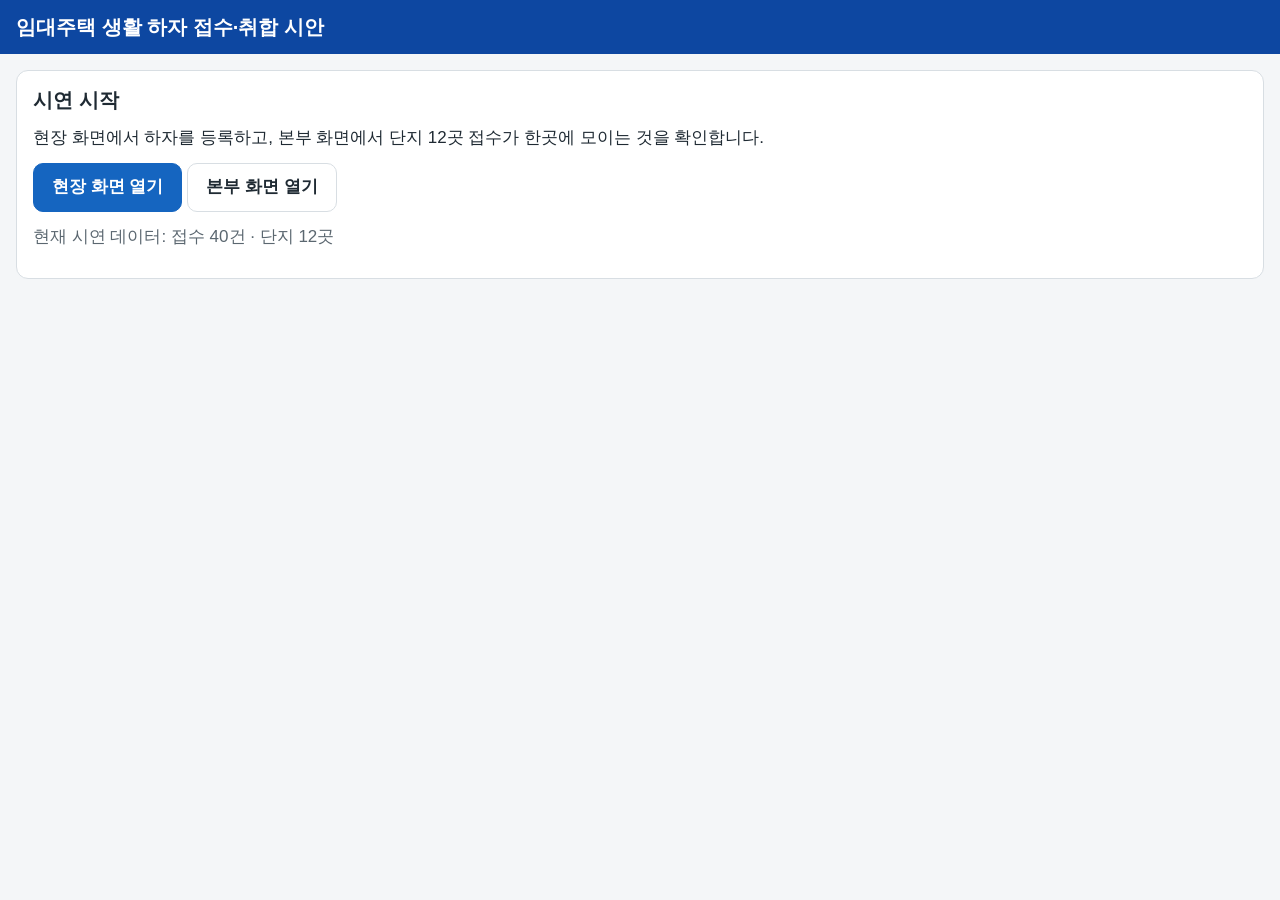
==== mockup/index.html @ eb6f4427 "목업 뼈대와 가짜 데이터(단지 12곳, 시드 접수 40건), store, check.js 추가 Co-Authored-By: Claude Opus 5.5 <noreply@anthro" ====
<!doctype html>
<html lang="ko">
<head>
<meta charset="utf-8">
<meta name="viewport" content="width=device-width, initial-scale=1">
<title>생활 하자 접수 시안</title>
<link rel="stylesheet" href="assets/style.css">
</head>
<body>
<header class="topbar">
  <h1>임대주택 생활 하자 접수·취합 시안</h1>
</header>
<main class="wrap">
  <section class="card">
    <h2>시연 시작</h2>
    <p>현장 화면에서 하자를 등록하고, 본부 화면에서 단지 12곳 접수가 한곳에 모이는 것을 확인합니다.</p>
    <p>
      <a class="btn primary" href="field.html" id="open-field">현장 화면 열기</a>
      <a class="btn" href="hq.html" id="open-hq">본부 화면 열기</a>
    </p>
    <p class="muted" id="seed-count"></p>
  </section>
</main>
<script src="assets/data.js"></script>
<script src="assets/store.js"></script>
<script>
  document.getElementById('seed-count').textContent = '현재 시연 데이터: 접수 ' + Store.list().length + '건 · 단지 ' + LH_DATA.complexes.length + '곳';
</script>
</body>
</html>
---- mockup/assets/style.css ----
/* 공용 스타일. 외부 폰트 없이 시스템 글꼴만 사용 */
:root {
  --bg: #f4f6f8;
  --surface: #ffffff;
  --text: #1f2a33;
  --muted: #5b6770;
  --line: #d8dee3;
  --primary: #1565c0;
  --primary-dark: #0d47a1;
  --ok: #2e7d32;
  --warn: #c62828;
  --amber: #ef6c00;
  --radius: 12px;
}
* { box-sizing: border-box; }
html { -webkit-text-size-adjust: 100%; }
body {
  margin: 0;
  background: var(--bg);
  color: var(--text);
  font-family: -apple-system, BlinkMacSystemFont, "Apple SD Gothic Neo", "Malgun Gothic", "Noto Sans KR", sans-serif;
  font-size: 17px;
  line-height: 1.55;
  overflow-x: hidden;
}
h1, h2, h3 { line-height: 1.3; margin: 0 0 12px; }
h1 { font-size: 24px; }
h2 { font-size: 20px; }
p { margin: 0 0 12px; }
a { color: var(--primary); }

.topbar {
  background: var(--primary-dark);
  color: #fff;
  padding: 14px 16px;
  display: flex;
  align-items: center;
  justify-content: space-between;
  gap: 12px;
  flex-wrap: wrap;
}
.topbar h1 { font-size: 20px; margin: 0; color: #fff; }
.topbar .sub { font-size: 16px; opacity: 0.9; }

.wrap { max-width: 1280px; margin: 0 auto; padding: 16px; }
.wrap.narrow { max-width: 480px; }

.card {
  background: var(--surface);
  border: 1px solid var(--line);
  border-radius: var(--radius);
  padding: 16px;
  margin-bottom: 16px;
}

.btn {
  display: inline-flex;
  align-items: center;
  justify-content: center;
  min-height: 48px;
  min-width: 44px;
  padding: 10px 18px;
  font-size: 17px;
  font-weight: 600;
  border-radius: 10px;
  border: 1px solid var(--line);
  background: var(--surface);
  color: var(--text);
  cursor: pointer;
  text-decoration: none;
}
.btn.primary { background: var(--primary); border-color: var(--primary); color: #fff; }
.btn.block { display: flex; width: 100%; }
.btn:focus-visible { outline: 3px solid #ffb300; outline-offset: 2px; }

.badge {
  display: inline-block;
  padding: 2px 10px;
  border-radius: 999px;
  font-size: 16px;
  font-weight: 600;
  background: #e3f2fd;
  color: var(--primary-dark);
}
.badge.s-접수 { background: #fff3e0; color: #e65100; }
.badge.s-업체-배정 { background: #e3f2fd; color: #0d47a1; }
.badge.s-보수-완료 { background: #e8f5e9; color: #1b5e20; }

.muted { color: var(--muted); }
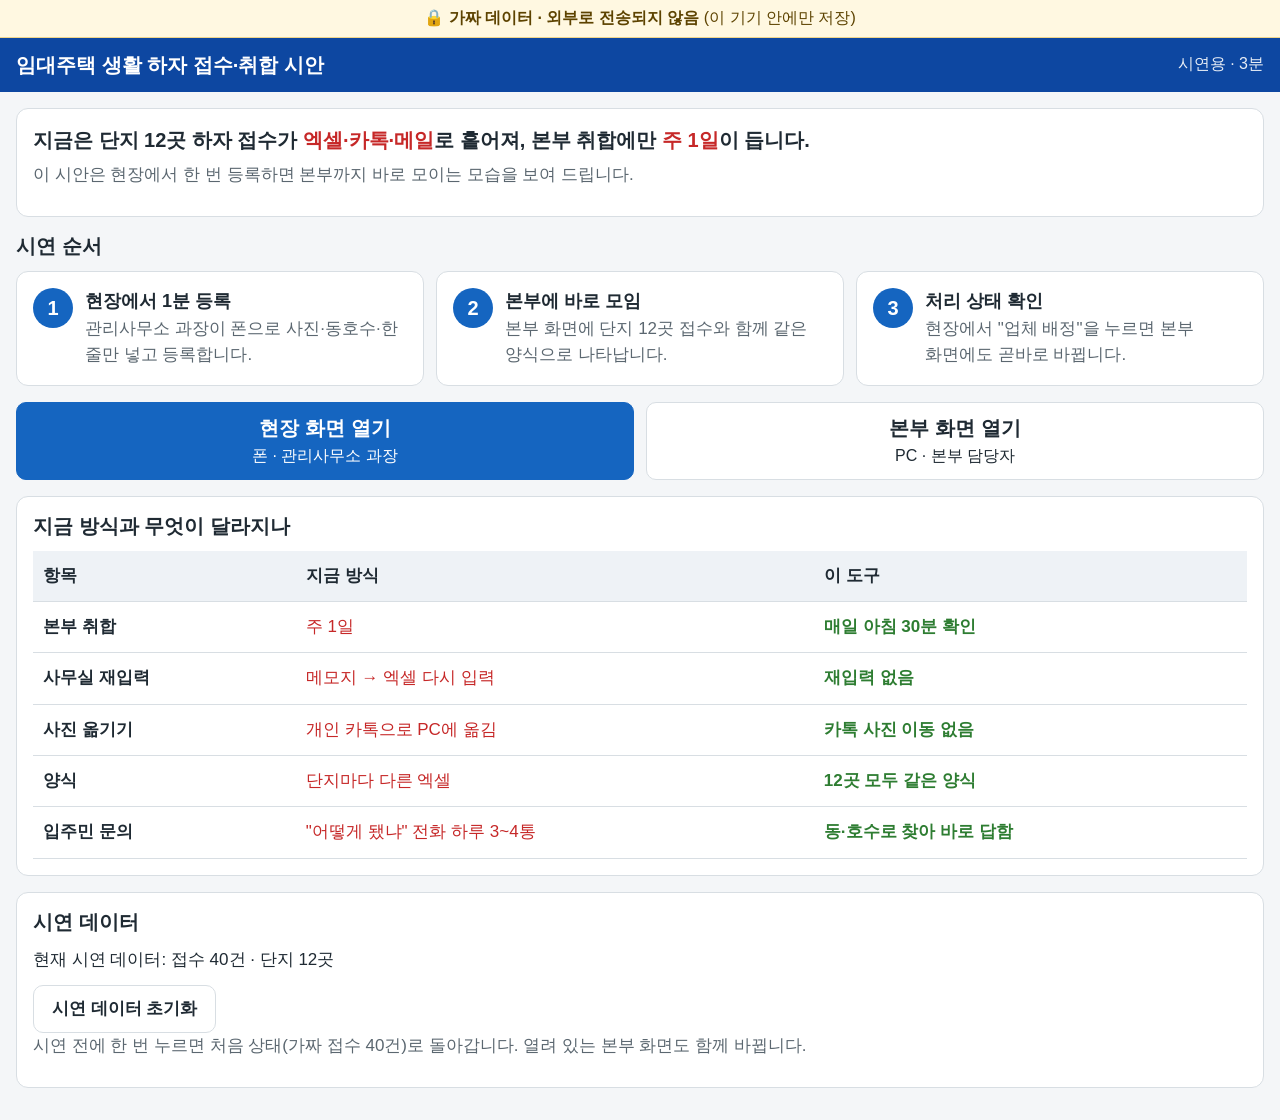
==== commit aa41f67a: "시연 시작 화면(문제·3단계·비교표·초기화)과 모든 페이지 개인정보 표시 추가 Co-Authored-By: Claude Opus 5.5 <noreply@anthropic.com> " ====
--- a/mockup/index.html
+++ b/mockup/index.html
@@ -6,25 +6,77 @@
 <title>생활 하자 접수 시안</title>
 <link rel="stylesheet" href="assets/style.css">
 </head>
-<body>
+<body class="intro">
+<div class="privacy-note" id="privacy-note" role="note"><span aria-hidden="true">🔒</span> 가짜 데이터 · 외부로 전송되지 않음 <span class="privacy-more">(이 기기 안에만 저장)</span></div>
 <header class="topbar">
   <h1>임대주택 생활 하자 접수·취합 시안</h1>
+  <span class="sub">시연용 · 3분</span>
 </header>
 <main class="wrap">
-  <section class="card">
-    <h2>시연 시작</h2>
-    <p>현장 화면에서 하자를 등록하고, 본부 화면에서 단지 12곳 접수가 한곳에 모이는 것을 확인합니다.</p>
-    <p>
-      <a class="btn primary" href="field.html" id="open-field">현장 화면 열기</a>
-      <a class="btn" href="hq.html" id="open-hq">본부 화면 열기</a>
-    </p>
-    <p class="muted" id="seed-count"></p>
+
+  <!-- 문제 한 줄 -->
+  <section class="card" id="problem">
+    <p class="intro-problem">지금은 단지 12곳 하자 접수가 <em>엑셀·카톡·메일</em>로 흩어져, 본부 취합에만 <em>주 1일</em>이 듭니다.</p>
+    <p class="muted">이 시안은 현장에서 한 번 등록하면 본부까지 바로 모이는 모습을 보여 드립니다.</p>
+  </section>
+
+  <!-- 시연 순서 3단계 -->
+  <h2>시연 순서</h2>
+  <ol class="steps" id="demo-steps">
+    <li><span class="step-no">1</span><div><strong>현장에서 1분 등록</strong><span class="step-text">관리사무소 과장이 폰으로 사진·동호수·한 줄만 넣고 등록합니다.</span></div></li>
+    <li><span class="step-no">2</span><div><strong>본부에 바로 모임</strong><span class="step-text">본부 화면에 단지 12곳 접수와 함께 같은 양식으로 나타납니다.</span></div></li>
+    <li><span class="step-no">3</span><div><strong>처리 상태 확인</strong><span class="step-text">현장에서 "업체 배정"을 누르면 본부 화면에도 곧바로 바뀝니다.</span></div></li>
+  </ol>
+
+  <div class="open-btns">
+    <a class="btn primary" href="field.html" id="open-field" target="_blank" rel="noopener"><span>현장 화면 열기<small>폰 · 관리사무소 과장</small></span></a>
+    <a class="btn" href="hq.html" id="open-hq" target="_blank" rel="noopener"><span>본부 화면 열기<small>PC · 본부 담당자</small></span></a>
+  </div>
+
+  <!-- 지금 방식 vs 이 도구 -->
+  <section class="card" id="compare">
+    <h2>지금 방식과 무엇이 달라지나</h2>
+    <table class="compare">
+      <thead><tr><th scope="col">항목</th><th scope="col">지금 방식</th><th scope="col">이 도구</th></tr></thead>
+      <tbody>
+        <tr><th scope="row">본부 취합</th><td class="now">주 1일</td><td class="tool">매일 아침 30분 확인</td></tr>
+        <tr><th scope="row">사무실 재입력</th><td class="now">메모지 → 엑셀 다시 입력</td><td class="tool">재입력 없음</td></tr>
+        <tr><th scope="row">사진 옮기기</th><td class="now">개인 카톡으로 PC에 옮김</td><td class="tool">카톡 사진 이동 없음</td></tr>
+        <tr><th scope="row">양식</th><td class="now">단지마다 다른 엑셀</td><td class="tool">12곳 모두 같은 양식</td></tr>
+        <tr><th scope="row">입주민 문의</th><td class="now">"어떻게 됐냐" 전화 하루 3~4통</td><td class="tool">동·호수로 찾아 바로 답함</td></tr>
+      </tbody>
+    </table>
+  </section>
+
+  <!-- 시연 데이터 초기화 -->
+  <section class="card" id="reset-card">
+    <h2>시연 데이터</h2>
+    <p id="seed-count"></p>
+    <div class="reset-row">
+      <button type="button" class="btn" id="reset-btn">시연 데이터 초기화</button>
+      <span class="reset-msg" id="reset-msg" role="status" aria-live="polite"></span>
+    </div>
+    <p class="muted">시연 전에 한 번 누르면 처음 상태(가짜 접수 40건)로 돌아갑니다. 열려 있는 본부 화면도 함께 바뀝니다.</p>
   </section>
 </main>
 <script src="assets/data.js"></script>
 <script src="assets/store.js"></script>
 <script>
-  document.getElementById('seed-count').textContent = '현재 시연 데이터: 접수 ' + Store.list().length + '건 · 단지 ' + LH_DATA.complexes.length + '곳';
+(function () {
+  'use strict';
+  var countEl = document.getElementById('seed-count');
+  var msgEl = document.getElementById('reset-msg');
+  function renderCount() {
+    countEl.textContent = '현재 시연 데이터: 접수 ' + Store.list().length + '건 · 단지 ' + LH_DATA.complexes.length + '곳';
+  }
+  document.getElementById('reset-btn').addEventListener('click', function () {
+    Store.reset();
+    renderCount();
+    msgEl.textContent = '처음 상태로 되돌렸습니다';
+  });
+  Store.onChange(renderCount);
+  renderCount();
+})();
 </script>
 </body>
 </html>
--- a/mockup/assets/style.css
+++ b/mockup/assets/style.css
@@ -87,3 +87,206 @@
 .badge.s-보수-완료 { background: #e8f5e9; color: #1b5e20; }
 
 .muted { color: var(--muted); }
+
+/* ---------- 현장 화면(field.html) ---------- */
+[hidden] { display: none !important; }
+.visually-hidden {
+  position: absolute; width: 1px; height: 1px; padding: 0; margin: -1px;
+  overflow: hidden; clip: rect(0 0 0 0); white-space: nowrap; border: 0;
+}
+.center { text-align: center; }
+.small-note { font-size: 16px; margin: 8px 0 0; }
+.btn.big { min-height: 60px; font-size: 20px; }
+.btn:disabled { opacity: 0.45; cursor: not-allowed; }
+.btn.linkish { background: transparent; border-color: transparent; color: var(--primary); text-decoration: underline; }
+.pick-list { display: grid; gap: 10px; }
+.step h2 { display: flex; align-items: center; gap: 8px; }
+.step-no {
+  display: inline-flex; align-items: center; justify-content: center;
+  width: 30px; height: 30px; border-radius: 50%;
+  background: var(--primary); color: #fff; font-size: 17px;
+}
+.thumbs { display: grid; grid-template-columns: repeat(3, 1fr); gap: 8px; margin-top: 10px; }
+.thumb { position: relative; aspect-ratio: 1 / 1; border-radius: 8px; overflow: hidden; background: #eceff1; }
+.thumb img { width: 100%; height: 100%; object-fit: cover; display: block; }
+.thumb-del {
+  position: absolute; top: 0; right: 0; width: 44px; height: 44px;
+  border: 0; border-radius: 0 0 0 10px; background: rgba(0,0,0,0.6); color: #fff;
+  font-size: 24px; line-height: 1; cursor: pointer;
+}
+.choice-row { display: flex; flex-wrap: wrap; gap: 8px; margin-bottom: 12px; }
+.choice-row .btn { flex: 1 1 0; min-width: 72px; }
+.ho-grid { display: grid; gap: 6px; }
+.ho-grid .btn { padding: 8px 4px; min-width: 0; font-size: 17px; }
+.ho-grid p { grid-column: 1 / -1; margin: 0; }
+.btn.choice.on { background: var(--primary); border-color: var(--primary); color: #fff; }
+.resident {
+  margin-top: 12px; padding: 12px; border-radius: 10px;
+  background: #e8f5e9; border: 1px solid #a5d6a7; font-size: 17px;
+}
+.text-input {
+  width: 100%; min-height: 52px; padding: 10px 12px; font-size: 18px;
+  border: 1px solid var(--line); border-radius: 10px; font-family: inherit;
+}
+.text-input:focus { outline: 3px solid #ffb300; outline-offset: 1px; }
+.chips { display: flex; flex-wrap: wrap; gap: 8px; margin-top: 10px; }
+.btn.chip { min-height: 44px; padding: 6px 12px; font-size: 16px; font-weight: 500; border-radius: 999px; }
+.missing { text-align: center; color: var(--muted); margin: 4px 0 10px; }
+.done { text-align: center; }
+.done-mark {
+  width: 72px; height: 72px; margin: 8px auto 12px; border-radius: 50%;
+  background: var(--ok); color: #fff; font-size: 42px; line-height: 72px;
+}
+#done-title { font-size: 26px; }
+.nowrap { white-space: nowrap; }
+
+/* ---------- 현장 접수 목록(field.html) ---------- */
+.tabs { display: grid; grid-template-columns: 1fr 1fr; gap: 8px; margin-bottom: 16px; }
+.btn.tab { min-height: 52px; padding: 8px 6px; }
+.btn.tab.on { background: var(--primary); border-color: var(--primary); color: #fff; }
+.tab-count { font-weight: 500; margin-left: 4px; }
+#to-list-btn { margin-top: 10px; }
+.search-label { display: block; font-size: 18px; font-weight: 700; margin-bottom: 8px; }
+.status-filter { display: grid; grid-template-columns: repeat(2, 1fr); gap: 6px; margin-top: 10px; }
+.btn.choice.small { min-height: 44px; padding: 6px 4px; font-size: 16px; }
+.report-list { list-style: none; margin: 0; padding: 0; }
+.report.just-changed { box-shadow: 0 0 0 3px #ffb300; }
+.report-head { display: flex; align-items: center; justify-content: space-between; gap: 8px; margin-bottom: 6px; }
+.report-unit { font-size: 20px; }
+.report-text { font-size: 18px; margin-bottom: 8px; }
+.report-meta { font-size: 16px; margin-bottom: 6px; }
+.report-meta.stale { color: var(--warn); font-weight: 700; }
+.report-who { font-size: 16px; margin-bottom: 8px; }
+.report-pics { display: flex; gap: 6px; margin-bottom: 10px; }
+.report-pics img { width: 64px; height: 64px; object-fit: cover; border-radius: 8px; background: #eceff1; }
+.report-done { color: var(--ok); font-weight: 700; margin: 4px 0 0; font-size: 17px; }
+.steps { display: grid; grid-template-columns: repeat(3, 1fr); gap: 4px; margin-bottom: 8px; }
+.stp {
+  text-align: center; font-size: 16px; padding: 4px 2px; border-radius: 6px;
+  background: #eceff1; color: var(--muted);
+}
+.stp.past { background: #c8e6c9; color: #1b5e20; }
+.stp.now { background: var(--primary); color: #fff; font-weight: 700; }
+.report .empty, .report-list .empty { text-align: center; color: var(--muted); }
+
+/* ---------- 본부 화면(hq.html) ---------- */
+.hq-summary {
+  display: flex; align-items: center; gap: 14px;
+  background: #e8f5e9; border: 1px solid #a5d6a7; border-radius: var(--radius);
+  padding: 14px 18px; margin-bottom: 16px;
+}
+.hq-summary-mark {
+  flex: 0 0 44px; width: 44px; height: 44px; border-radius: 50%;
+  background: var(--ok); color: #fff; font-size: 26px; line-height: 44px; text-align: center;
+}
+#summary-title { font-size: 21px; color: #1b5e20; }
+.hq-summary-text { margin: 2px 0 0; font-size: 17px; }
+.hq-toast {
+  background: #fff8e1; border: 2px solid #ffb300; border-radius: var(--radius);
+  padding: 12px 16px; margin-bottom: 16px; font-size: 18px; font-weight: 700;
+}
+.hq-totals { display: grid; grid-template-columns: repeat(4, 1fr); gap: 12px; margin-bottom: 20px; }
+.hq-total {
+  background: var(--surface); border: 1px solid var(--line); border-radius: var(--radius);
+  padding: 12px 16px; display: flex; align-items: baseline; justify-content: space-between; gap: 8px;
+}
+.hq-total-label { font-size: 17px; color: var(--muted); }
+.hq-total-num { font-size: 26px; }
+.hq-total.ok .hq-total-num { color: var(--ok); }
+.hq-total.warn { border-color: #ef9a9a; background: #ffebee; }
+.hq-total.warn .hq-total-num, .hq-total.warn .hq-total-label { color: var(--warn); }
+.hq-hint { font-size: 16px; font-weight: 400; margin-left: 8px; }
+.cx-grid { display: grid; grid-template-columns: repeat(4, 1fr); gap: 12px; margin-bottom: 20px; }
+.cx-card {
+  display: flex; flex-direction: column; gap: 8px; text-align: left;
+  min-height: 44px; padding: 14px; font: inherit; color: inherit; cursor: pointer;
+  background: var(--surface); border: 1px solid var(--line); border-radius: var(--radius);
+  transition: box-shadow 0.3s;
+}
+.cx-card:hover { border-color: var(--primary); }
+.cx-card:focus-visible { outline: 3px solid #ffb300; outline-offset: 2px; }
+.cx-card.on { border: 2px solid var(--primary); background: #e3f2fd; }
+.cx-card.has-stale { border-left: 6px solid var(--warn); }
+.cx-card.is-new { box-shadow: 0 0 0 4px #ffb300; }
+.cx-name { font-size: 18px; font-weight: 700; }
+.cx-nums { display: grid; grid-template-columns: repeat(3, 1fr); gap: 4px; }
+.cx-num { display: flex; flex-direction: column; align-items: center; background: #f4f6f8; border-radius: 8px; padding: 4px 2px; font-size: 16px; color: var(--muted); }
+.cx-num strong { font-size: 22px; color: var(--text); }
+.cx-num.n-done strong { color: var(--ok); }
+.cx-warn { font-size: 16px; font-weight: 700; color: var(--warn); }
+.cx-ok { font-size: 16px; color: var(--muted); }
+.hq-table-head { display: flex; flex-wrap: wrap; align-items: center; justify-content: space-between; gap: 12px; margin-bottom: 12px; }
+.hq-table-head h2 { margin: 0; }
+.hq-filters { display: flex; flex-wrap: wrap; align-items: center; gap: 8px; }
+.hq-filter-label { font-size: 17px; font-weight: 700; }
+.hq-select {
+  min-height: 44px; font-size: 17px; font-family: inherit; padding: 6px 10px;
+  border: 1px solid var(--line); border-radius: 10px; background: var(--surface); color: var(--text);
+}
+.hq-status-filter { display: flex; flex-wrap: wrap; gap: 6px; }
+.hq-status-filter .btn { padding: 6px 12px; }
+.hq-table { width: 100%; border-collapse: collapse; table-layout: fixed; font-size: 16px; }
+.hq-table th { text-align: left; font-size: 16px; color: var(--muted); padding: 8px; border-bottom: 2px solid var(--line); background: #f4f6f8; }
+.hq-table td { padding: 8px; border-bottom: 1px solid var(--line); vertical-align: middle; word-break: keep-all; overflow-wrap: anywhere; }
+.hq-table .col-cx { width: 170px; }
+.hq-table .col-unit { width: 130px; }
+.hq-table .col-pics { width: 150px; }
+.hq-table .col-st { width: 110px; }
+.hq-table .col-date { width: 100px; }
+.hq-table .col-age { width: 120px; }
+.hq-table tr.is-new td { background: #fff8e1; animation: hq-flash 1.2s ease-in-out 3; }
+@keyframes hq-flash { 50% { background: #ffe082; } }
+.new-tag { display: inline-block; margin-right: 6px; padding: 0 8px; border-radius: 999px; background: #ffb300; color: #3e2723; font-size: 16px; font-weight: 700; }
+.pic-btn { width: 56px; height: 56px; padding: 0; margin: 0 4px 0 0; border: 1px solid var(--line); border-radius: 8px; overflow: hidden; cursor: zoom-in; background: #eceff1; vertical-align: middle; }
+.pic-btn img { width: 100%; height: 100%; object-fit: cover; display: block; }
+.pic-btn:focus-visible { outline: 3px solid #ffb300; outline-offset: 2px; }
+.age-stale { display: block; color: var(--warn); font-weight: 700; }
+.age-done { color: var(--ok); font-weight: 700; }
+.hq-table td.empty { text-align: center; color: var(--muted); padding: 24px; }
+.lightbox {
+  position: fixed; inset: 0; z-index: 50; background: rgba(0,0,0,0.75);
+  display: flex; align-items: center; justify-content: center; padding: 24px;
+}
+.lightbox-inner { background: var(--surface); border-radius: var(--radius); padding: 16px; text-align: center; max-width: 90vw; }
+.lightbox-inner img { display: block; max-width: 100%; max-height: 70vh; min-width: 320px; margin: 0 auto 12px; border-radius: 8px; object-fit: contain; background: #eceff1; }
+.lightbox-cap { font-size: 18px; }
+
+/* 모든 페이지 맨 위: 가짜 데이터·외부 전송 없음 표시 */
+.privacy-note {
+  background: #fff8e1;
+  color: #5d4300;
+  border-bottom: 1px solid #f0d58a;
+  font-size: 16px;
+  font-weight: 600;
+  text-align: center;
+  padding: 6px 16px;
+}
+.privacy-note .privacy-more { font-weight: 400; }
+
+/* 시연 시작 화면 */
+.intro-problem { font-size: 20px; font-weight: 700; margin: 0 0 6px; }
+.intro-problem em { font-style: normal; color: var(--warn); }
+.steps { list-style: none; margin: 0 0 16px; padding: 0; display: grid; gap: 12px; grid-template-columns: repeat(3, 1fr); }
+.steps li { background: var(--surface); border: 1px solid var(--line); border-radius: var(--radius); padding: 16px; display: flex; gap: 12px; align-items: flex-start; }
+.step-no { flex: 0 0 auto; width: 40px; height: 40px; border-radius: 50%; background: var(--primary); color: #fff; font-weight: 700; font-size: 20px; display: flex; align-items: center; justify-content: center; }
+.steps strong { display: block; font-size: 18px; }
+.steps span.step-text { color: var(--muted); }
+.open-btns { display: grid; gap: 12px; grid-template-columns: 1fr 1fr; margin-bottom: 16px; }
+.open-btns .btn { min-height: 64px; font-size: 20px; font-weight: 700; text-decoration: none; }
+.open-btns .btn small { display: block; font-size: 16px; font-weight: 400; }
+.open-btns .btn > span { text-align: center; }
+.compare { width: 100%; border-collapse: collapse; font-size: 17px; }
+.compare th, .compare td { border-bottom: 1px solid var(--line); padding: 12px 10px; text-align: left; vertical-align: top; }
+.compare thead th { background: #eef2f6; }
+.compare td.now { color: var(--warn); }
+.compare td.tool { color: var(--ok); font-weight: 700; }
+.reset-row { display: flex; flex-wrap: wrap; gap: 12px; align-items: center; }
+.reset-msg { color: var(--ok); font-weight: 600; }
+@media (max-width: 720px) {
+  .steps, .open-btns { grid-template-columns: 1fr; }
+  .compare th, .compare td { padding: 10px 6px; }
+}
+.compare, .steps, .intro-problem { word-break: keep-all; }
+@media (max-width: 480px) {
+  .privacy-note .privacy-more { display: none; }
+}
